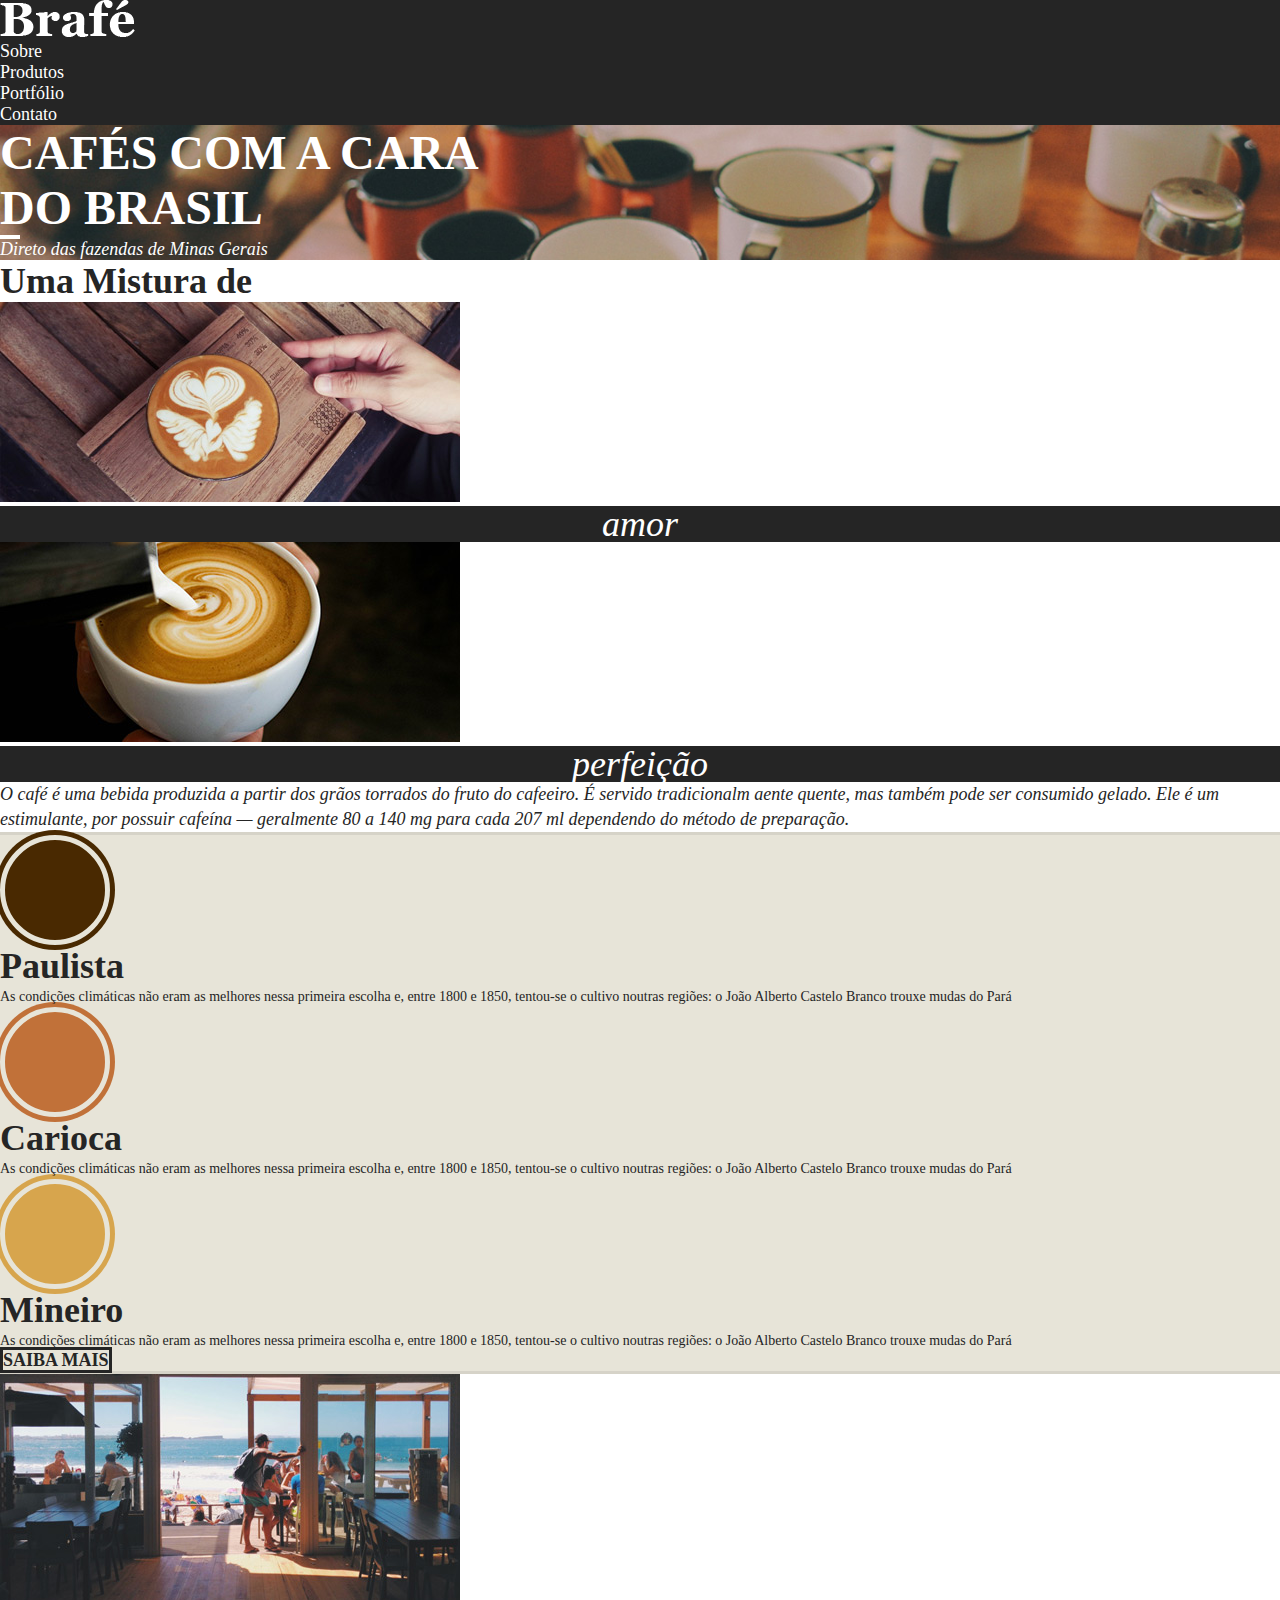
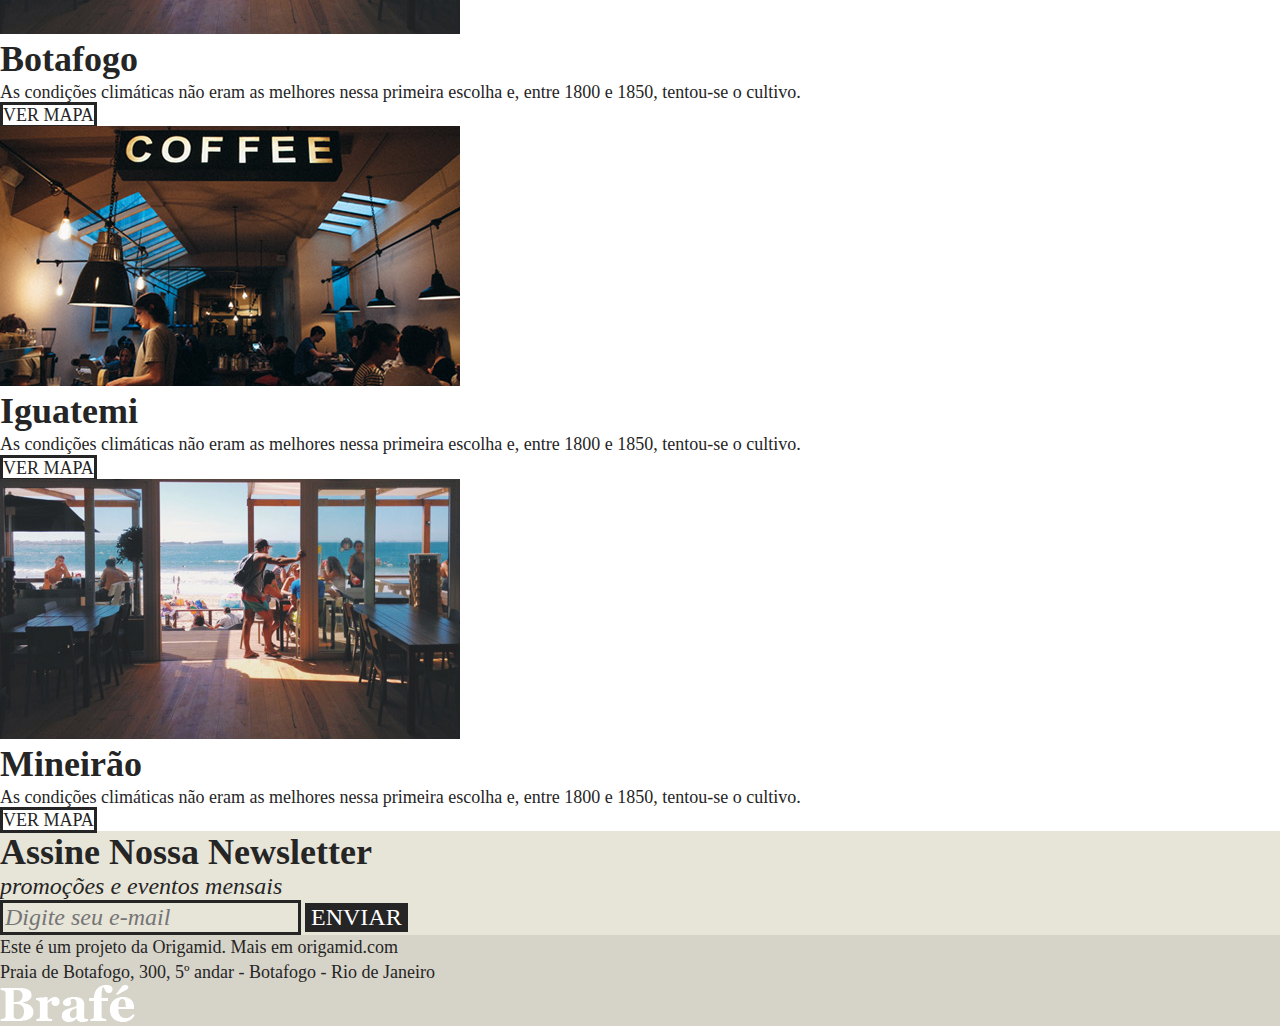
==== brafe-bootstrap/index.html @ cad492b2 "1 commit arquivo padrao" ====
<!DOCTYPE html>
<html>
<head>
	<title>Brafé 1</title>
	<meta charset="utf-8">
	<meta name="viewport" content="width=device-width, initial-scale=1, shrink-to-fit=no">
	<link rel="stylesheet" type="text/css" href="css/style.css">
</head>
<body>
	
	<header class="menu">
		<div>
			<a class="menu-logo" href="#"><img src="img/brafe.png" alt="Brafé"></a>	
			<nav class="menu-nav">
				<ul>
					<li><a href="#">Sobre</a></li>
					<li><a href="#">Produtos</a></li>
					<li><a href="#">Portfólio</a></li>
					<li><a href="#">Contato</a></li>
				</ul>
			</nav>
		</div>
	</header>
	
	<main class="intro">
		<h1>Cafés com a cara<br>do Brasil</h1>
		<p>Direto das fazendas de Minas Gerais</p>
	</main>
	
	<section class="sobre">
		<h2>Uma Mistura de</h2>
		<div>
			<div class="sobre-item">
				<img src="img/cafe-1.jpg">
				<h3>amor</h3>
			</div>
			<div class="sobre-item">
				<img src="img/cafe-2.jpg">
				<h3>perfeição</h3>
			</div>
		</div>
		<p>O café é uma bebida produzida a partir dos grãos torrados do fruto do cafeeiro. É servido tradicionalm
aente quente, mas também pode ser consumido gelado. Ele é um estimulante, por possuir cafeína — geralmente 80 a 140 mg para cada 207 ml dependendo do método de preparação.</p>
	</section>
	
	<section class="produtos">
		<div>
			<div class="produtos-item">
				<h2 class="produtos-paulista">Paulista</h2>
				<p>As condições climáticas não eram as melhores nessa primeira escolha e, entre 1800 e 1850, tentou-se o cultivo noutras regiões: o João Alberto Castelo Branco trouxe mudas do Pará</p>
			</div>
			<div class="produtos-item">
				<h2 class="produtos-carioca">Carioca</h2>
				<p>As condições climáticas não eram as melhores nessa primeira escolha e, entre 1800 e 1850, tentou-se o cultivo noutras regiões: o João Alberto Castelo Branco trouxe mudas do Pará</p>
			</div>
			<div class="produtos-item">
				<h2 class="produtos-mineiro">Mineiro</h2>
				<p>As condições climáticas não eram as melhores nessa primeira escolha e, entre 1800 e 1850, tentou-se o cultivo noutras regiões: o João Alberto Castelo Branco trouxe mudas do Pará</p>
			</div>
		</div>
		<a class="produtos-btn" href="#">Saiba Mais</a>
	</section>
	
	<section class="locais">
		<div class="locais-item">
			<img src="img/botafogo.jpg" alt="Brafé unidade Botafogo">
			<div>
				<h2>Botafogo</h2>
				<p>As condições climáticas não eram as melhores nessa primeira escolha e, entre 1800 e 1850, tentou-se o cultivo.</p>
				<a href="#">Ver Mapa</a>
			</div>
		</div>
		
		<div class="locais-item">
			<img src="img/iguatemi.jpg" alt="Brafé unidade Iguatemi">
			<div>
				<h2>Iguatemi</h2>
				<p>As condições climáticas não eram as melhores nessa primeira escolha e, entre 1800 e 1850, tentou-se o cultivo.</p>
				<a href="#">Ver Mapa</a>
			</div>
		</div>
		
		<div class="locais-item">
			<img src="img/botafogo.jpg" alt="Brafé unidade Mineirão">
			<div>
				<h2>Mineirão</h2>
				<p>As condições climáticas não eram as melhores nessa primeira escolha e, entre 1800 e 1850, tentou-se o cultivo.</p>
				<a href="#">Ver Mapa</a>
			</div>
		</div>
	
	</section>
	
	<section class="assine">
		<div>
			<div class="assine-info">
				<h2>Assine Nossa Newsletter</h2>
				<p>promoções e eventos mensais</p>
			</div>
			<form>
				<label>E-mail</label>
				<input type="text" placeholder="Digite seu e-mail">
				<button type="submit">Enviar</button>
			</form>
		</div>
	</section>
	
	<footer class="footer">
		<div>
			<p>Este é um projeto da Origamid. Mais em origamid.com<br>Praia de Botafogo, 300, 5º andar - Botafogo - Rio de Janeiro</p>
			<img src="img/brafe.png" alt="Brafé">
		</div>
	</footer>
	
</body>
</html>
---- brafe-bootstrap/css/style.css ----
/* Reset */

body, h1, h2, h3, p, ul {
	padding: 0px;
	margin: 0px;
}

body {
	font-family: Georgia, serif;
	color: #252525;
}

* {
	box-sizing: border-box;
}

/* Menu */

.menu {
	background: #252525;
}

.menu-nav a {
	text-decoration: none;
	color: #fff;
	font-size: 1.125em;
}

/* Intro */

.intro {
	background: url('../img/bg-intro.jpg') no-repeat center center;
	background-size: cover;
	color: #fff;
}

.intro h1 {
	text-transform: uppercase;
	font-size: 3em;
}

.intro h1::after {
	content: '';
	display: block;
	width: 20px;
	height: 4px;
	background: #fff;
}

.intro p {
	font-style: italic;
	font-size: 1.125em;
}

/* Sobre */

.sobre h2 {
	font-size: 2.25em;
}

.sobre-item h3 {
	font-size: 2.25em;
	line-height: 1em;
	background: #252525;
	color: #fff;
	font-style: italic;
	font-weight: normal;
	text-align: center;
	position: relative;
}

.sobre > p {
	font-size: 1.125em;
	line-height: 1.4em;
	font-style: italic;
}

/* Produtos */

.produtos {
	background: #e7e4d8;
	border-top: 3px solid #d6d3c8;
	border-bottom: 3px solid #d6d3c8;
}

.produtos-item h2 {
	font-size: 2.25em;
}

.produtos-item h2::before {
	content: '';
	display: block;
	width: 100px;
	height: 100px;
	background: currentColor;
	border-radius: 50%;
	border: 5px solid #e7e4d8;
	box-shadow: 0 0 0 5px currentColor;
}

h2.produtos-paulista::before {
	color: #492901;
}

h2.produtos-carioca::before {
	color: #c17139;
}

h2.produtos-mineiro::before {
	color: #d7a54d;
}

.produtos-item p {
	font-size: 0.875em;
	line-height: 1.4em;
}

.produtos-btn {
	border: 3px solid #252525;
	color: #252525;
	text-decoration: none;
	text-align: center;
	font-size: 1.125em;
	font-weight: bold;
	text-transform: uppercase;
}

/* Locais */

.locais-item h2 {
	font-size: 2.25em;
}

.locais-item p {
	font-size: 1.125em;
	line-height: 1.4em;
}

.locais-item a {
	font-size: 1.125em;
	text-transform: uppercase;
	text-decoration: none;
	border: 3px solid;
	color: #252525;
}

/* Assine */

.assine {
	background: #e7e4d8;
}

.assine-info h2 {
	font-size: 2.25em;
}

.assine-info p {
	font-size: 1.5em;
	font-style: italic;
}

.assine form label {
	display: none;
}

.assine input {
	border: 3px solid #252525;
	background: none;
	font-size: 1.5em;
	font-style: italic;
	font-family: Georgia, serif;
}

.assine button {
	background: #252525;
	border: none;
	font-family: Georgia, serif;
	text-transform: uppercase;
	font-size: 1.5em;
	color: #fff;
	cursor: pointer;
}

/*Footer*/

.footer {
	background: #d6d3c8;
}

.footer p {
	font-size: 1.125em;
	line-height: 1.4em;
}
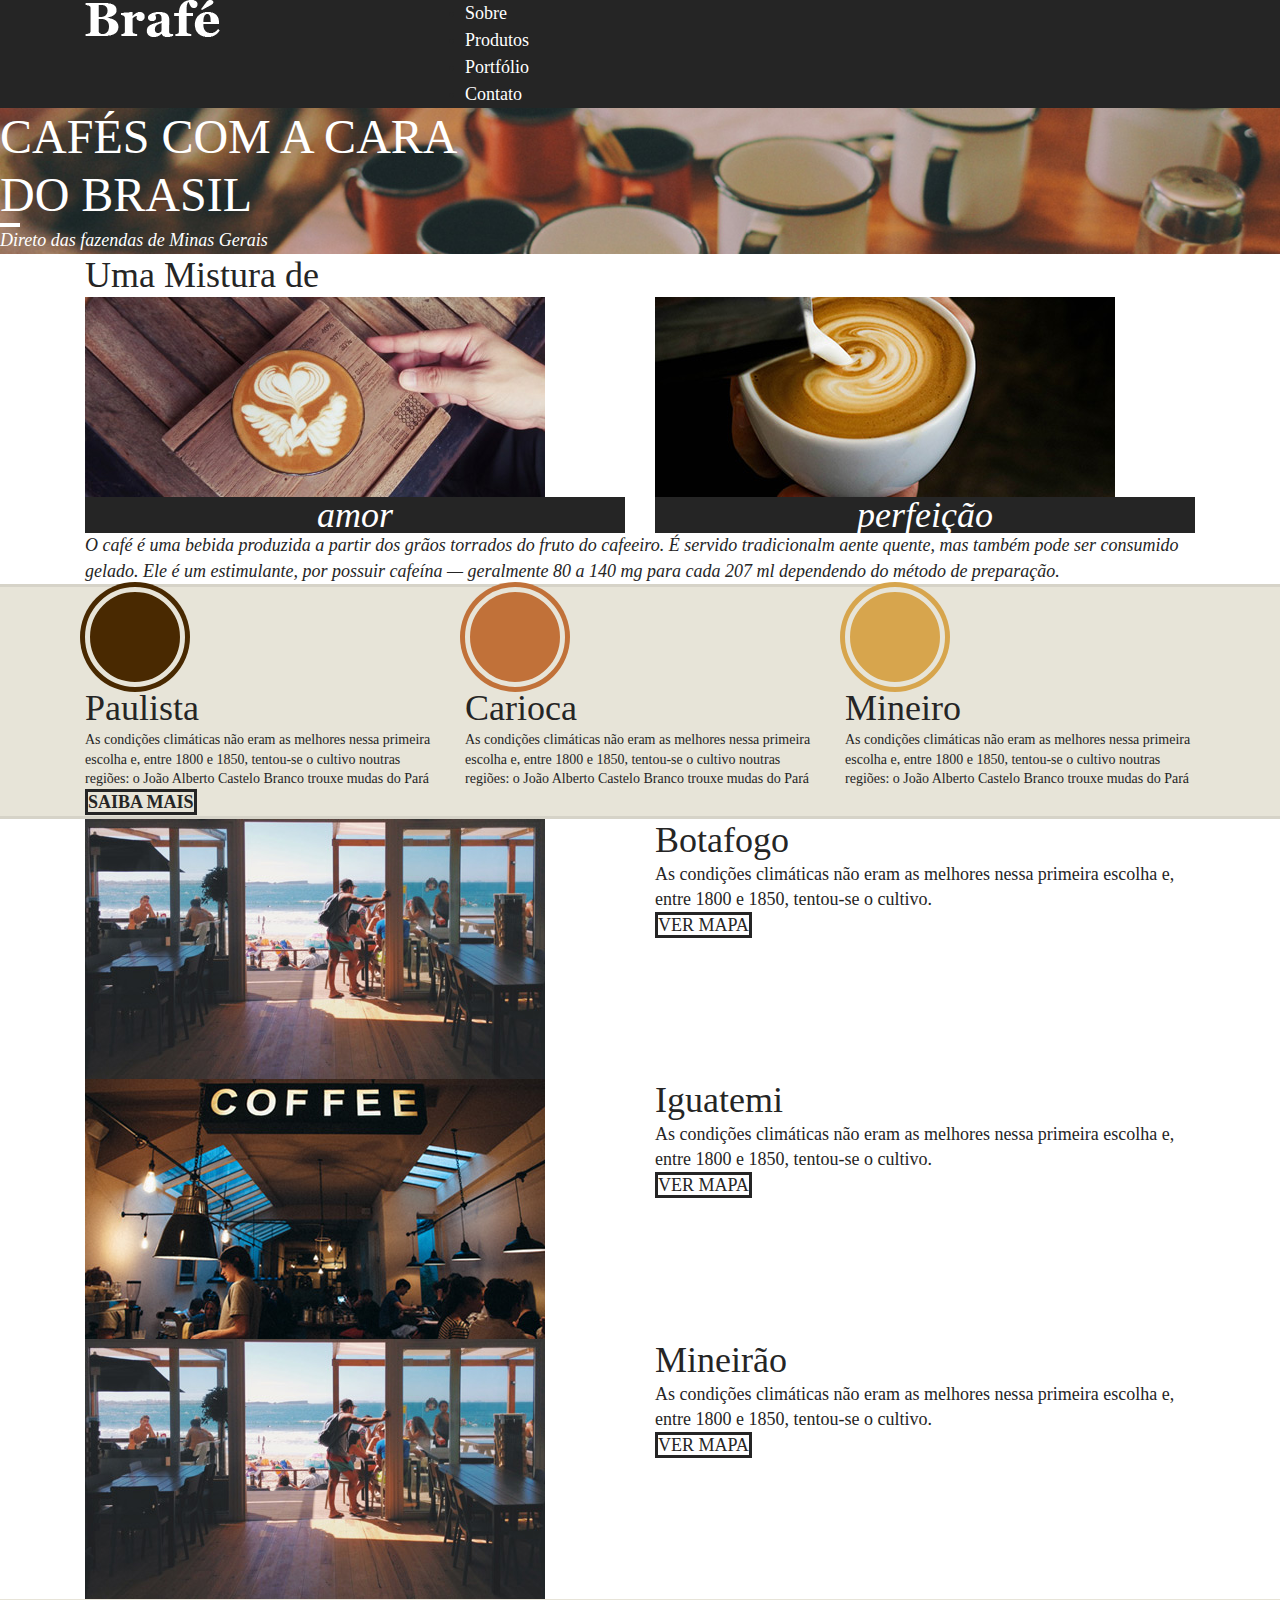
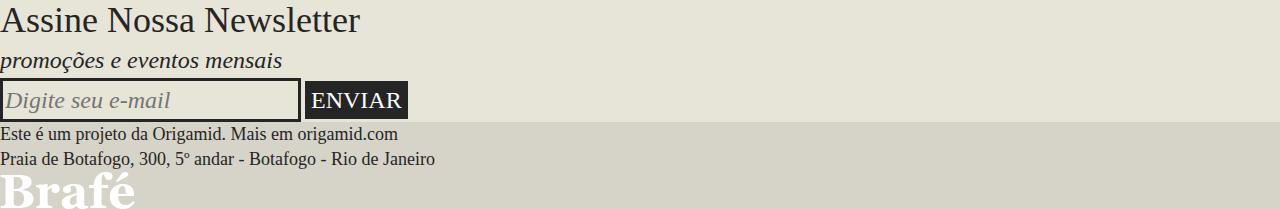
==== commit cae4317e: "2 commit - algumas-grid-bootstrap - faltando o footer" ====
--- a/brafe-bootstrap/index.html
+++ b/brafe-bootstrap/index.html
@@ -4,21 +4,24 @@
 	<title>Brafé 1</title>
 	<meta charset="utf-8">
 	<meta name="viewport" content="width=device-width, initial-scale=1, shrink-to-fit=no">
+	<link rel="stylesheet" href="css/bootstrap.min.css">
 	<link rel="stylesheet" type="text/css" href="css/style.css">
 </head>
 <body>
 	
 	<header class="menu">
-		<div>
-			<a class="menu-logo" href="#"><img src="img/brafe.png" alt="Brafé"></a>	
-			<nav class="menu-nav">
-				<ul>
-					<li><a href="#">Sobre</a></li>
-					<li><a href="#">Produtos</a></li>
-					<li><a href="#">Portfólio</a></li>
-					<li><a href="#">Contato</a></li>
-				</ul>
-			</nav>
+		<div class="container">
+			<div class="row">
+				<a class="menu-logo col-4" href="#"><img src="img/brafe.png" alt="Brafé"></a>	
+				<nav class="menu-nav col-8">
+					<ul>
+						<li><a href="#">Sobre</a></li>
+						<li><a href="#">Produtos</a></li>
+						<li><a href="#">Portfólio</a></li>
+						<li><a href="#">Contato</a></li>
+					</ul>
+				</nav>
+			</div>
 		</div>
 	</header>
 	
@@ -27,14 +30,14 @@
 		<p>Direto das fazendas de Minas Gerais</p>
 	</main>
 	
-	<section class="sobre">
+	<section class="sobre container">
 		<h2>Uma Mistura de</h2>
-		<div>
-			<div class="sobre-item">
+		<div class="row">
+			<div class="sobre-item col-sm">
 				<img src="img/cafe-1.jpg">
 				<h3>amor</h3>
 			</div>
-			<div class="sobre-item">
+			<div class="sobre-item col-sm">
 				<img src="img/cafe-2.jpg">
 				<h3>perfeição</h3>
 			</div>
@@ -44,45 +47,53 @@
 	</section>
 	
 	<section class="produtos">
-		<div>
-			<div class="produtos-item">
-				<h2 class="produtos-paulista">Paulista</h2>
-				<p>As condições climáticas não eram as melhores nessa primeira escolha e, entre 1800 e 1850, tentou-se o cultivo noutras regiões: o João Alberto Castelo Branco trouxe mudas do Pará</p>
+		<div class="container">
+			<div class="row">
+				<div class="produtos-item col-sm">
+					<h2 class="produtos-paulista">Paulista</h2>
+					<p>As condições climáticas não eram as melhores nessa primeira escolha e, entre 1800 e 1850, tentou-se o cultivo noutras regiões: o João Alberto Castelo Branco trouxe mudas do Pará</p>
+				</div>
+				<div class="produtos-item col-sm">
+					<h2 class="produtos-carioca">Carioca</h2>
+					<p>As condições climáticas não eram as melhores nessa primeira escolha e, entre 1800 e 1850, tentou-se o cultivo noutras regiões: o João Alberto Castelo Branco trouxe mudas do Pará</p>
+				</div>
+				<div class="produtos-item col-sm">
+					<h2 class="produtos-mineiro">Mineiro</h2>
+					<p>As condições climáticas não eram as melhores nessa primeira escolha e, entre 1800 e 1850, tentou-se o cultivo noutras regiões: o João Alberto Castelo Branco trouxe mudas do Pará</p>
+				</div>
 			</div>
-			<div class="produtos-item">
-				<h2 class="produtos-carioca">Carioca</h2>
-				<p>As condições climáticas não eram as melhores nessa primeira escolha e, entre 1800 e 1850, tentou-se o cultivo noutras regiões: o João Alberto Castelo Branco trouxe mudas do Pará</p>
+			<a class="produtos-btn" href="#">Saiba Mais</a>
 			</div>
-			<div class="produtos-item">
-				<h2 class="produtos-mineiro">Mineiro</h2>
-				<p>As condições climáticas não eram as melhores nessa primeira escolha e, entre 1800 e 1850, tentou-se o cultivo noutras regiões: o João Alberto Castelo Branco trouxe mudas do Pará</p>
-			</div>
-		</div>
-		<a class="produtos-btn" href="#">Saiba Mais</a>
 	</section>
 	
-	<section class="locais">
-		<div class="locais-item">
-			<img src="img/botafogo.jpg" alt="Brafé unidade Botafogo">
-			<div>
+	<section class="locais container">
+		<div class="locais-item row">
+			<div class="col-sm-6">
+				<img src="img/botafogo.jpg" alt="Brafé unidade Botafogo">
+			</div>
+			<div class="col-sm-6">
 				<h2>Botafogo</h2>
 				<p>As condições climáticas não eram as melhores nessa primeira escolha e, entre 1800 e 1850, tentou-se o cultivo.</p>
 				<a href="#">Ver Mapa</a>
 			</div>
 		</div>
 		
-		<div class="locais-item">
-			<img src="img/iguatemi.jpg" alt="Brafé unidade Iguatemi">
-			<div>
+		<div class="locais-item row">
+			<div class="col-sm">
+				<img src="img/iguatemi.jpg" alt="Brafé unidade Iguatemi">
+			</div>
+			<div class="col-sm">
 				<h2>Iguatemi</h2>
 				<p>As condições climáticas não eram as melhores nessa primeira escolha e, entre 1800 e 1850, tentou-se o cultivo.</p>
 				<a href="#">Ver Mapa</a>
 			</div>
 		</div>
 		
-		<div class="locais-item">
-			<img src="img/botafogo.jpg" alt="Brafé unidade Mineirão">
-			<div>
+		<div class="locais-item row">
+			<div class="col-sm">
+				<img src="img/botafogo.jpg" alt="Brafé unidade Mineirão">
+			</div>
+			<div class="col-sm">
 				<h2>Mineirão</h2>
 				<p>As condições climáticas não eram as melhores nessa primeira escolha e, entre 1800 e 1850, tentou-se o cultivo.</p>
 				<a href="#">Ver Mapa</a>
--- a/brafe-bootstrap/css/style.css
+++ b/brafe-bootstrap/css/style.css
@@ -12,6 +12,11 @@
 
 * {
 	box-sizing: border-box;
+}
+
+img {
+	display: block;
+	max-width: 100%;
 }
 
 /* Menu */
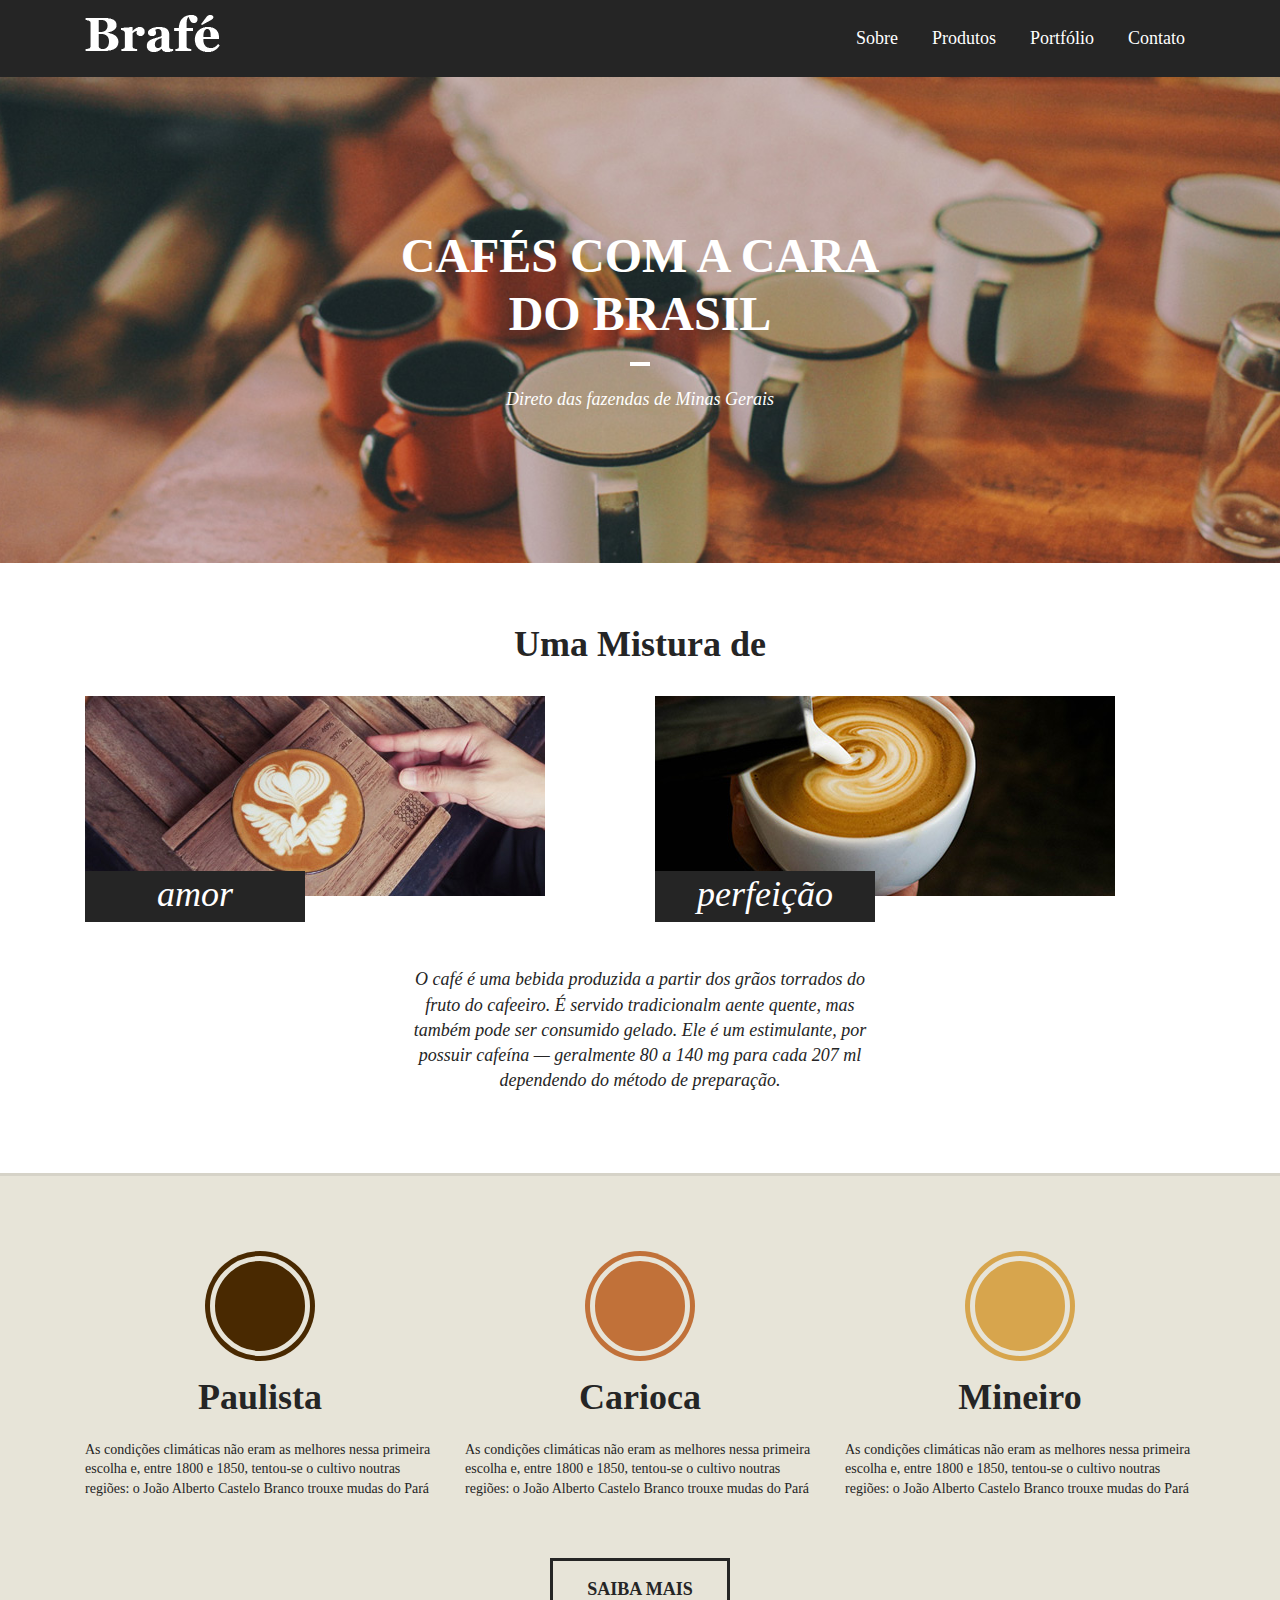
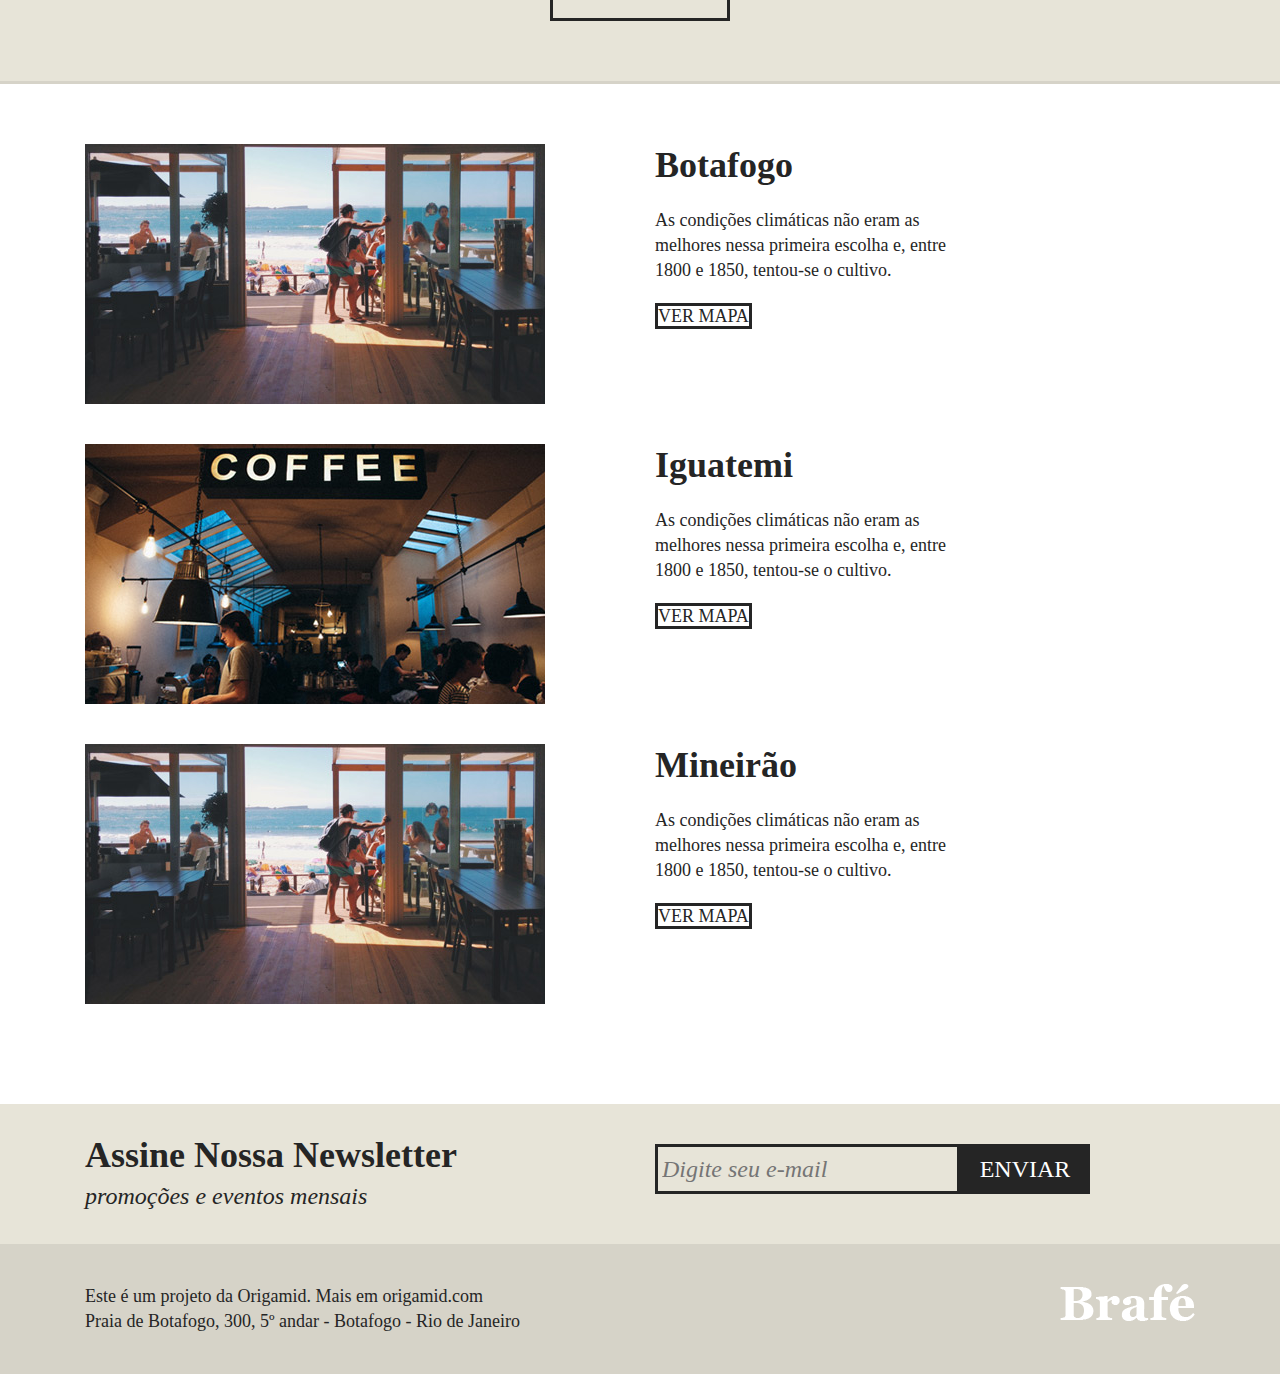
==== commit 944a941e: "3 commit final" ====
--- a/brafe-bootstrap/index.html
+++ b/brafe-bootstrap/index.html
@@ -12,8 +12,8 @@
 	<header class="menu">
 		<div class="container">
 			<div class="row">
-				<a class="menu-logo col-4" href="#"><img src="img/brafe.png" alt="Brafé"></a>	
-				<nav class="menu-nav col-8">
+				<a class="menu-logo col-sm-4" href="#"><img src="img/brafe.png" alt="Brafé"></a>	
+				<nav class="menu-nav col-sm-8">
 					<ul>
 						<li><a href="#">Sobre</a></li>
 						<li><a href="#">Produtos</a></li>
@@ -103,23 +103,29 @@
 	</section>
 	
 	<section class="assine">
-		<div>
-			<div class="assine-info">
-				<h2>Assine Nossa Newsletter</h2>
-				<p>promoções e eventos mensais</p>
+		<div class="container">
+			<div class="row">
+				<div class="assine-info col-sm">
+					<h2>Assine Nossa Newsletter</h2>
+					<p>promoções e eventos mensais</p>
+				</div>
+				<form class="col-sm">
+					<label>E-mail</label>
+					<input type="text" placeholder="Digite seu e-mail">
+					<button type="submit">Enviar</button>
+				</form>
 			</div>
-			<form>
-				<label>E-mail</label>
-				<input type="text" placeholder="Digite seu e-mail">
-				<button type="submit">Enviar</button>
-			</form>
 		</div>
 	</section>
 	
 	<footer class="footer">
-		<div>
-			<p>Este é um projeto da Origamid. Mais em origamid.com<br>Praia de Botafogo, 300, 5º andar - Botafogo - Rio de Janeiro</p>
-			<img src="img/brafe.png" alt="Brafé">
+		<div class="container">
+			<div class="row">
+				<p class="col-sm-8">Este é um projeto da Origamid. Mais em origamid.com<br>Praia de Botafogo, 300, 5º andar - Botafogo - Rio de Janeiro</p>
+				<div class="col">
+					<img src="img/brafe.png" alt="Brafé">
+				</div>
+			</div>
 		</div>
 	</footer>
 	
--- a/brafe-bootstrap/css/style.css
+++ b/brafe-bootstrap/css/style.css
@@ -23,12 +23,38 @@
 
 .menu {
 	background: #252525;
+	padding: 15px 0;
 }
 
 .menu-nav a {
 	text-decoration: none;
 	color: #fff;
 	font-size: 1.125em;
+}
+
+.menu-nav ul {
+	float: right;
+	list-style: none;
+}
+
+.menu-nav ul li {
+	display: inline-block;
+}
+
+.menu-nav ul li a {
+	display: inline-block;
+	padding: 10px;
+	margin-left: 10px;
+}
+
+@media (max-width: 768px) {
+	.menu-nav ul {
+		float: none;
+	}
+	.menu-nav ul li a {
+		padding-left: 0px;
+		margin-left: 0px;
+	}
 }
 
 /* Intro */
@@ -37,11 +63,14 @@
 	background: url('../img/bg-intro.jpg') no-repeat center center;
 	background-size: cover;
 	color: #fff;
+	padding: 150px 0;
+	text-align: center;
 }
 
 .intro h1 {
 	text-transform: uppercase;
 	font-size: 3em;
+	font-weight: bold;
 }
 
 .intro h1::after {
@@ -50,6 +79,7 @@
 	width: 20px;
 	height: 4px;
 	background: #fff;
+	margin: 20px auto;
 }
 
 .intro p {
@@ -57,10 +87,23 @@
 	font-size: 1.125em;
 }
 
+@media (max-width: 768px) {
+	.intro {
+		padding: 60px 0px;
+	}
+}
 /* Sobre */
 
+.sobre {
+	padding-top: 60px;
+	padding-bottom: 60px;
+}
+
 .sobre h2 {
 	font-size: 2.25em;
+	text-align: center;
+	margin-bottom: 30px;
+	font-weight: bold;
 }
 
 .sobre-item h3 {
@@ -72,12 +115,18 @@
 	font-weight: normal;
 	text-align: center;
 	position: relative;
+	width: 220px;
+	padding: 5px 0 10px 0;
+	top: -25px;
 }
 
 .sobre > p {
 	font-size: 1.125em;
 	line-height: 1.4em;
 	font-style: italic;
+	max-width: 460px;
+	text-align: center;
+	margin: 20px auto
 }
 
 /* Produtos */
@@ -86,10 +135,19 @@
 	background: #e7e4d8;
 	border-top: 3px solid #d6d3c8;
 	border-bottom: 3px solid #d6d3c8;
+	padding-top: 60px;
+	padding-bottom: 60px;
+}
+
+.produtos-item {
+	margin-bottom: 40px;
 }
 
 .produtos-item h2 {
 	font-size: 2.25em;
+	text-align: center;
+	margin-bottom: 20px;
+	font-weight: bold;
 }
 
 .produtos-item h2::before {
@@ -101,6 +159,7 @@
 	border-radius: 50%;
 	border: 5px solid #e7e4d8;
 	box-shadow: 0 0 0 5px currentColor;
+	margin: 20px auto;
 }
 
 h2.produtos-paulista::before {
@@ -128,17 +187,40 @@
 	font-size: 1.125em;
 	font-weight: bold;
 	text-transform: uppercase;
+	display: block;
+	width: 180px;
+	margin: 20px auto 0 auto;
+	padding: 15px 0;
+}
+
+.produtos-btn:hover {
+	text-decoration: none;
+	color: #c17139;
+	border-color: #c17139;
 }
 
 /* Locais */
+/* Por causa do CSS  usar o top e botton */
+.locais {
+	padding-top: 60px;
+	padding-bottom: 60px;
+}
+
+.locais-item {
+	margin-bottom: 40px;
+}
 
 .locais-item h2 {
 	font-size: 2.25em;
+	margin-bottom: 20px;
+	font-weight: bold;
 }
 
 .locais-item p {
 	font-size: 1.125em;
 	line-height: 1.4em;
+	max-width: 320px;
+	margin-bottom: 20px;
 }
 
 .locais-item a {
@@ -153,10 +235,20 @@
 
 .assine {
 	background: #e7e4d8;
+	padding-top: 30px;
+	padding-bottom: 30px;
 }
 
 .assine-info h2 {
 	font-size: 2.25em;
+	font-weight: bold;
+}
+
+.assine form {
+	margin-top: 10px;
+	display: flex;
+	flex-wrap: wrap;
+	align-content: flex-start;
 }
 
 .assine-info p {
@@ -174,6 +266,8 @@
 	font-size: 1.5em;
 	font-style: italic;
 	font-family: Georgia, serif;
+	align-self: flex-start;
+	padding: 4px;
 }
 
 .assine button {
@@ -184,15 +278,30 @@
 	font-size: 1.5em;
 	color: #fff;
 	cursor: pointer;
+	padding: 5px;
+	width: 130px
 }
 
 /*Footer*/
 
 .footer {
 	background: #d6d3c8;
+	padding-top: 40px;
+	padding-bottom: 40px;
 }
 
 .footer p {
 	font-size: 1.125em;
 	line-height: 1.4em;
+}
+
+.footer img {
+	float: right;
+}
+
+@media (max-width: 768px) {
+	.footer img {
+		float: none;
+		margin-top: 20px;
+	}
 }